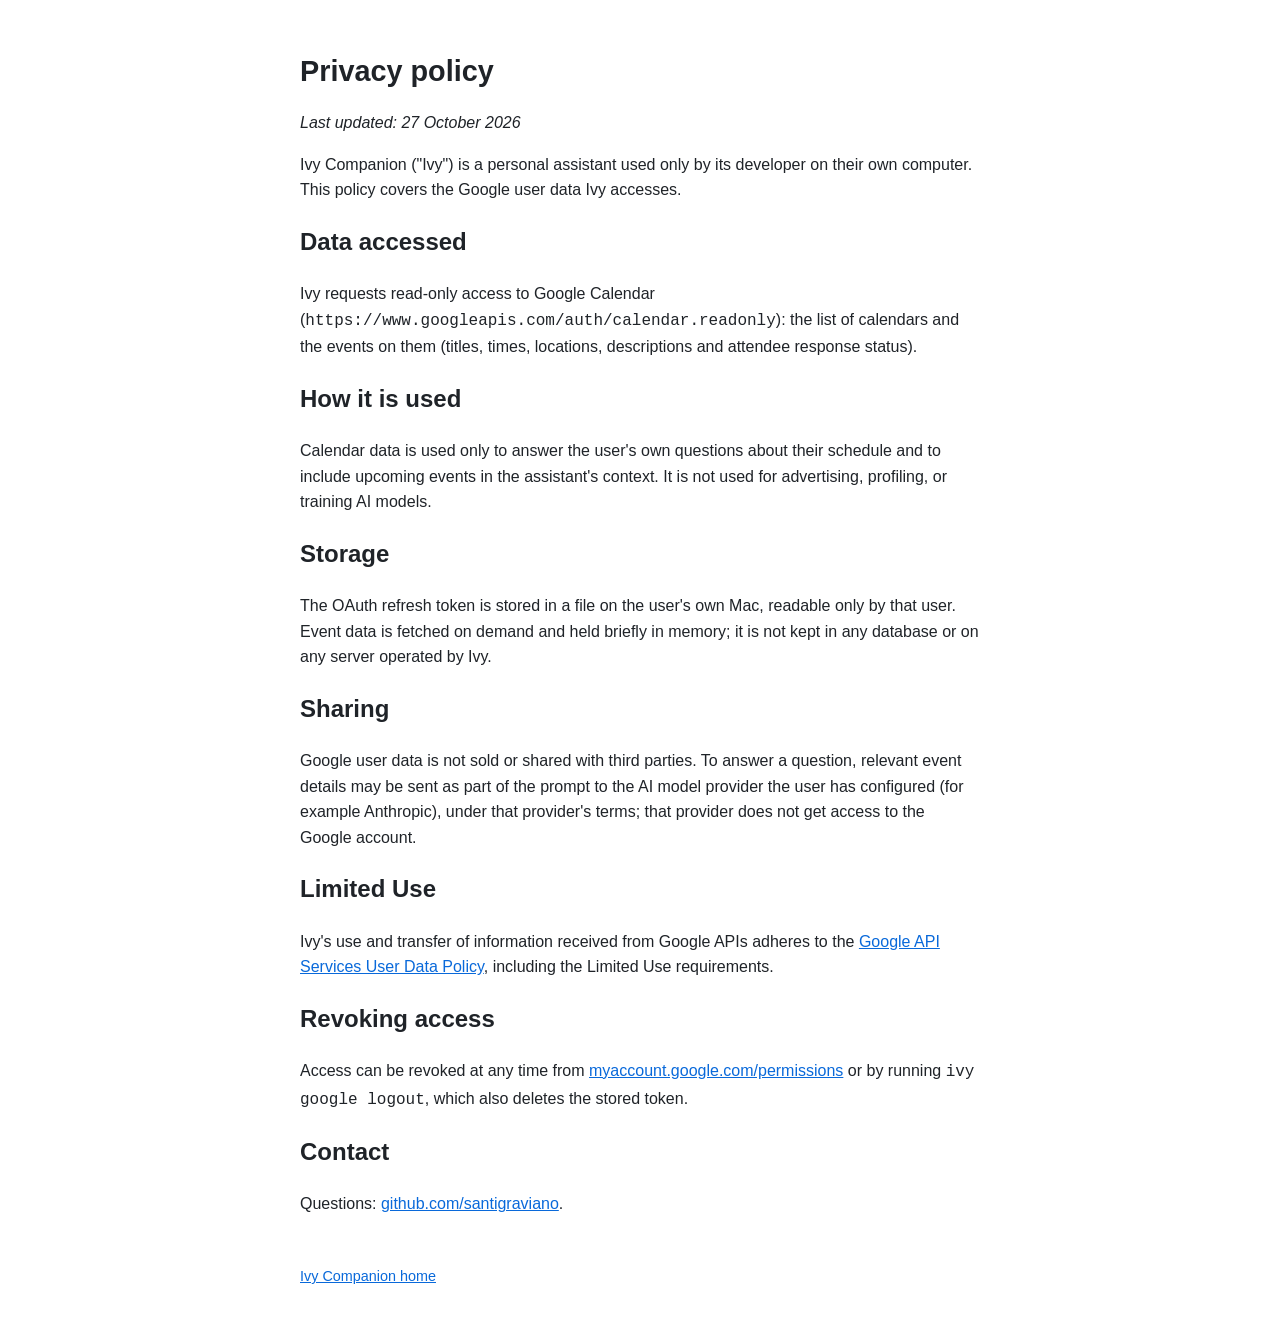
==== privacy.html @ a981695e "Ivy Companion homepage and privacy policy Co-Authored-By: Claude Opus 5.5 <noreply@anthropic.com>" ====
<!doctype html>
<html lang="en">
<head>
<meta charset="utf-8">
<meta name="viewport" content="width=device-width,initial-scale=1">
<title>Ivy Privacy Policy</title>
<link rel="stylesheet" href="style.css">
</head>
<body>
<h1>Privacy policy</h1>
<p><em>Last updated: 27 October 2026</em></p>
<p>Ivy Companion ("Ivy") is a personal assistant used only by its developer on their own computer. This policy covers the Google user data Ivy accesses.</p>
<h2>Data accessed</h2>
<p>Ivy requests read-only access to Google Calendar (<code>https://www.googleapis.com/auth/calendar.readonly</code>): the list of calendars and the events on them (titles, times, locations, descriptions and attendee response status).</p>
<h2>How it is used</h2>
<p>Calendar data is used only to answer the user's own questions about their schedule and to include upcoming events in the assistant's context. It is not used for advertising, profiling, or training AI models.</p>
<h2>Storage</h2>
<p>The OAuth refresh token is stored in a file on the user's own Mac, readable only by that user. Event data is fetched on demand and held briefly in memory; it is not kept in any database or on any server operated by Ivy.</p>
<h2>Sharing</h2>
<p>Google user data is not sold or shared with third parties. To answer a question, relevant event details may be sent as part of the prompt to the AI model provider the user has configured (for example Anthropic), under that provider's terms; that provider does not get access to the Google account.</p>
<h2>Limited Use</h2>
<p>Ivy's use and transfer of information received from Google APIs adheres to the <a href="https://developers.google.com/terms/api-services-user-data-policy">Google API Services User Data Policy</a>, including the Limited Use requirements.</p>
<h2>Revoking access</h2>
<p>Access can be revoked at any time from <a href="https://myaccount.google.com/permissions">myaccount.google.com/permissions</a> or by running <code>ivy google logout</code>, which also deletes the stored token.</p>
<h2>Contact</h2>
<p>Questions: <a href="https://github.com/santigraviano">github.com/santigraviano</a>.</p>
<footer><a href="index.html">Ivy Companion home</a></footer>
</body>
</html>
---- style.css ----
body{font:16px/1.6 -apple-system,BlinkMacSystemFont,"Segoe UI",sans-serif;max-width:680px;margin:3rem auto;padding:0 16px;color:#1f2328;background:#fff}
h1{font-size:1.8rem;margin-bottom:.2rem}
a{color:#0969da}
footer{margin-top:3rem;font-size:.9rem;color:#57606a}
@media (prefers-color-scheme:dark){body{color:#e6edf3;background:#0d1117}a{color:#4493f8}footer{color:#8b949e}}
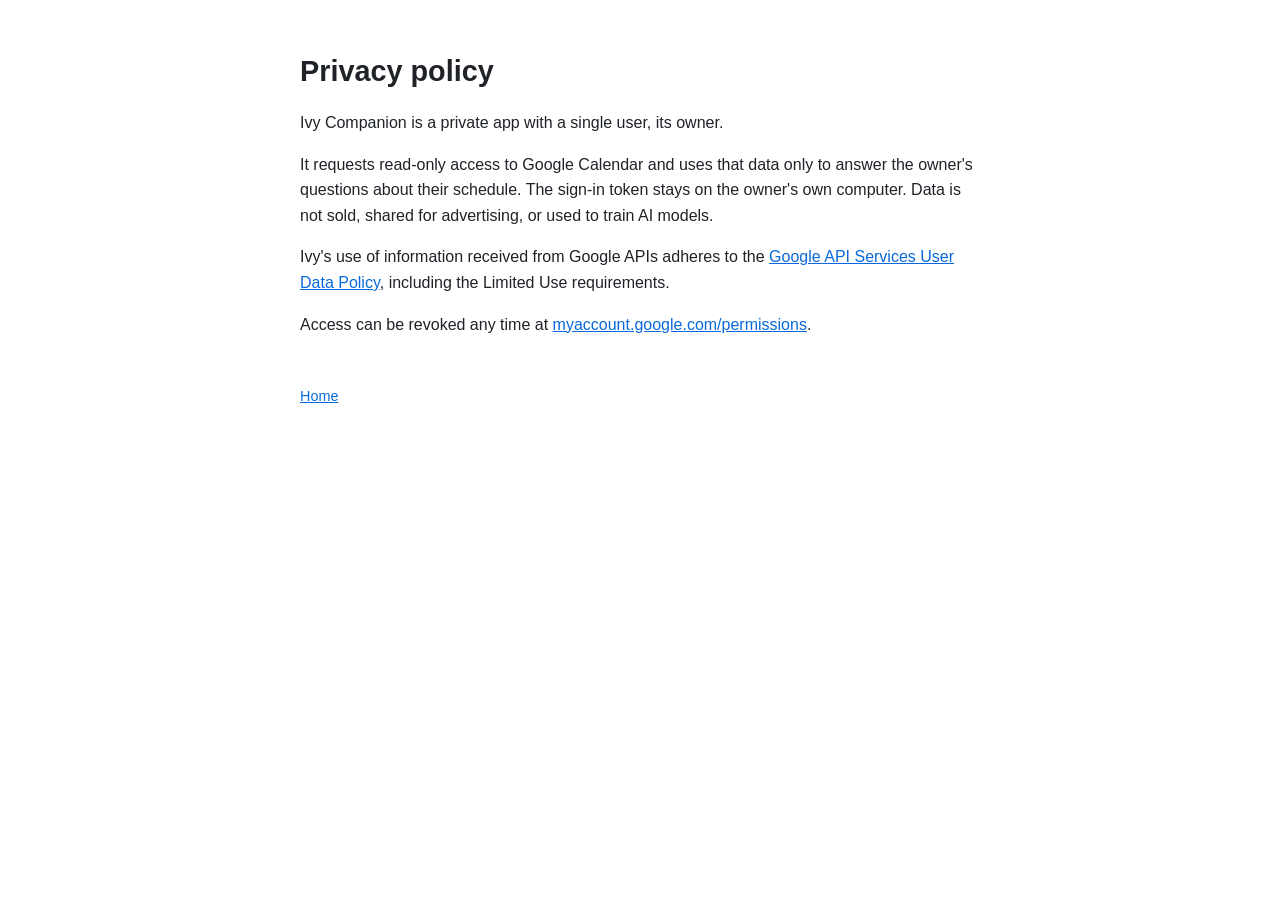
==== commit 560a95b4: "Trim pages to the minimum Co-Authored-By: Claude Opus 5.5 <noreply@anthropic.com>" ====
--- a/privacy.html
+++ b/privacy.html
@@ -8,22 +8,10 @@
 </head>
 <body>
 <h1>Privacy policy</h1>
-<p><em>Last updated: 27 October 2026</em></p>
-<p>Ivy Companion ("Ivy") is a personal assistant used only by its developer on their own computer. This policy covers the Google user data Ivy accesses.</p>
-<h2>Data accessed</h2>
-<p>Ivy requests read-only access to Google Calendar (<code>https://www.googleapis.com/auth/calendar.readonly</code>): the list of calendars and the events on them (titles, times, locations, descriptions and attendee response status).</p>
-<h2>How it is used</h2>
-<p>Calendar data is used only to answer the user's own questions about their schedule and to include upcoming events in the assistant's context. It is not used for advertising, profiling, or training AI models.</p>
-<h2>Storage</h2>
-<p>The OAuth refresh token is stored in a file on the user's own Mac, readable only by that user. Event data is fetched on demand and held briefly in memory; it is not kept in any database or on any server operated by Ivy.</p>
-<h2>Sharing</h2>
-<p>Google user data is not sold or shared with third parties. To answer a question, relevant event details may be sent as part of the prompt to the AI model provider the user has configured (for example Anthropic), under that provider's terms; that provider does not get access to the Google account.</p>
-<h2>Limited Use</h2>
-<p>Ivy's use and transfer of information received from Google APIs adheres to the <a href="https://developers.google.com/terms/api-services-user-data-policy">Google API Services User Data Policy</a>, including the Limited Use requirements.</p>
-<h2>Revoking access</h2>
-<p>Access can be revoked at any time from <a href="https://myaccount.google.com/permissions">myaccount.google.com/permissions</a> or by running <code>ivy google logout</code>, which also deletes the stored token.</p>
-<h2>Contact</h2>
-<p>Questions: <a href="https://github.com/santigraviano">github.com/santigraviano</a>.</p>
-<footer><a href="index.html">Ivy Companion home</a></footer>
+<p>Ivy Companion is a private app with a single user, its owner.</p>
+<p>It requests read-only access to Google Calendar and uses that data only to answer the owner's questions about their schedule. The sign-in token stays on the owner's own computer. Data is not sold, shared for advertising, or used to train AI models.</p>
+<p>Ivy's use of information received from Google APIs adheres to the <a href="https://developers.google.com/terms/api-services-user-data-policy">Google API Services User Data Policy</a>, including the Limited Use requirements.</p>
+<p>Access can be revoked any time at <a href="https://myaccount.google.com/permissions">myaccount.google.com/permissions</a>.</p>
+<footer><a href="index.html">Home</a></footer>
 </body>
 </html>
